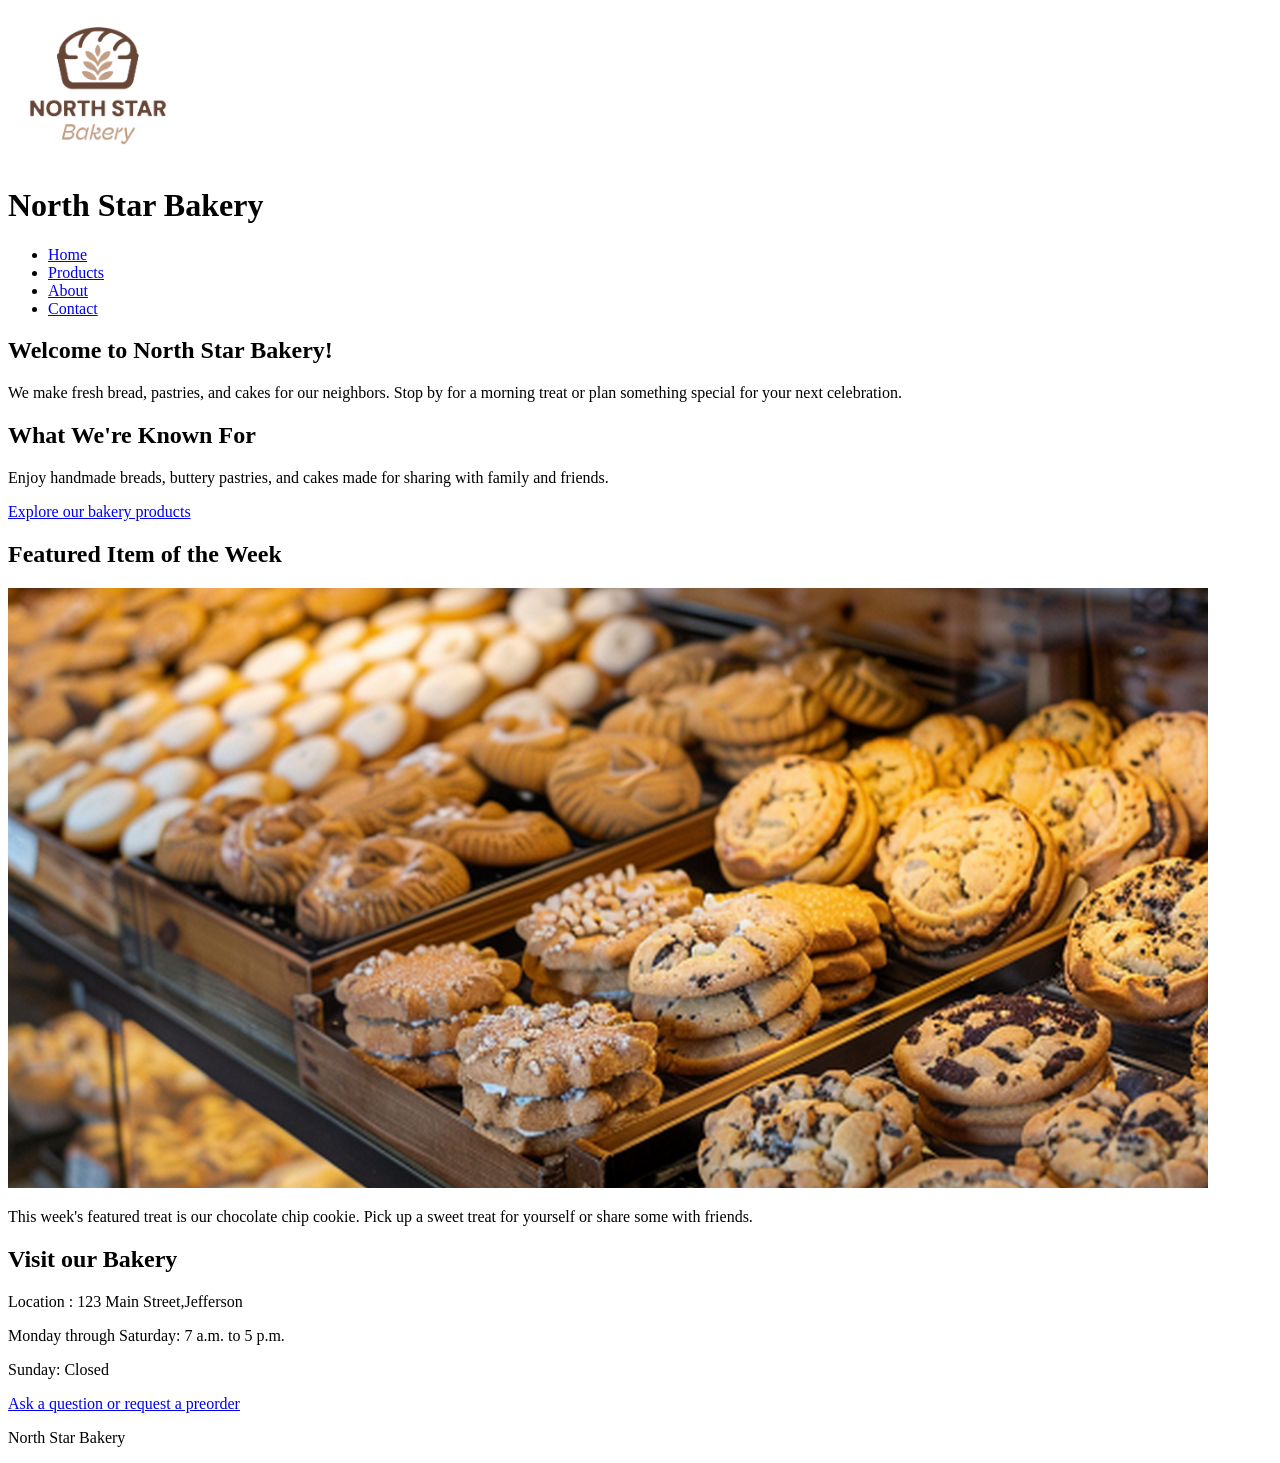
==== index.html @ c7cc2172 "Complete four-page bakery HTML website" ====
<!DOCTYPE html>
<html lang="en">
<head>
    <meta charset="UTF-8">
    <meta name="viewport" content="width=device-width, initial-scale=1.0">
    <title>North Star Bakery | Home</title>
</head>
<body>
    <header>
        <img src="media/bakery-logo_c.png"
        alt="North Star Bakery logo"
        width="180">

        <h1>North Star Bakery</h1>
        <nav aria-labek="Main navigation">
            <ul>
                <li><a href="index.html" aria-current="page">Home</a> </li>
                <li><a href="products.html">Products</a></li>
                <li><a href="about.html">About</a></li>
                 <li><a href="contact.html">Contact</a></li>
            </ul>
        </nav>
    </header>

    <main>
        <section>
        <h2>Welcome to North Star Bakery!</h2>
        <p>
            We make fresh bread, pastries, and cakes for our neighbors.
            Stop by for a morning treat or plan something special
             for your next celebration.
        </p>
        </section>
        <section>
            <h2> What We're Known For</h2>
            <p>
                Enjoy handmade breads, buttery pastries, and cakes
                 made for sharing with family and friends.
            </p>
            <p>
                <a href="products.html">Explore our bakery products</a>
            </p>
        </section>
        <section>
            <h2>Featured Item of the Week</h2>
           <picture>
            <source
                media="(min-width: 768px)"
                srcset="media/bakery-feature-large_c.png">
            <img
                src="media/bakery-feature-small_c.png"
                alt="Assorted cookies and pastries displayed on bakery trays">
        </picture>

        <p>
            This week's featured treat is our chocolate chip cookie.
            Pick up a sweet treat for yourself or share some with friends.
            </p>
        </section>
        <section>
            <h2> Visit our Bakery</h2>
            <p>Location : 123 Main Street,Jefferson</p>
            <p>Monday through Saturday: 7 a.m. to 5 p.m.</p>
            <p>Sunday: Closed</p>
            <p>
                <a href="contact.html">Ask a question or request a preorder</a>
            </p>
        </section>
    </main>

    <footer>
        <p>North Star Bakery</p>
    </footer>
</body>
</html>
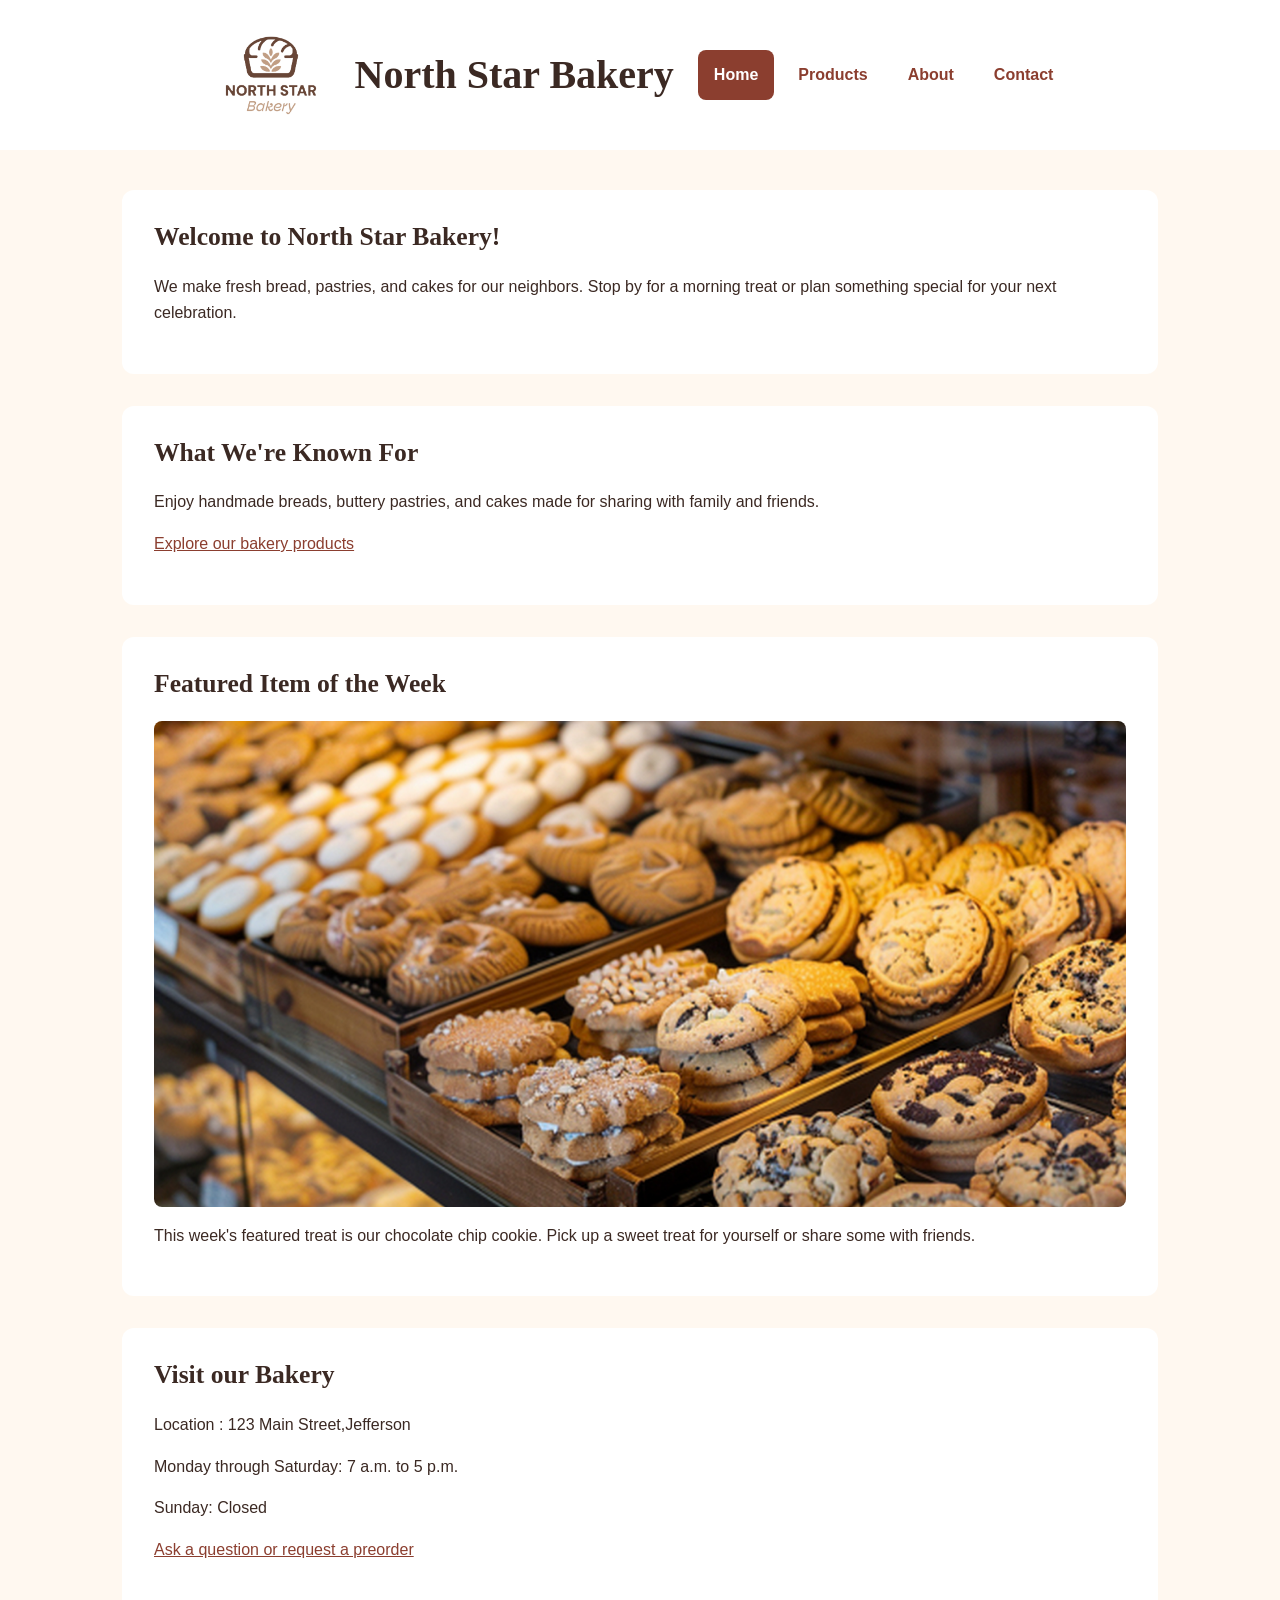
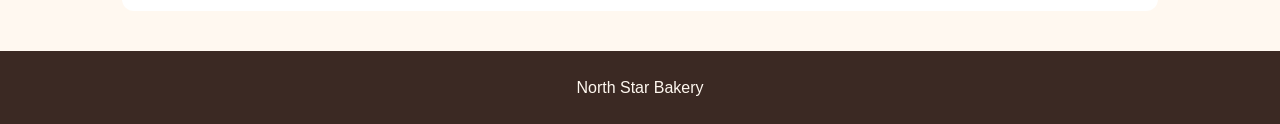
==== commit 9944cf3c: "Add consistent styling and responsive layouts" ====
--- a/index.html
+++ b/index.html
@@ -4,6 +4,7 @@
     <meta charset="UTF-8">
     <meta name="viewport" content="width=device-width, initial-scale=1.0">
     <title>North Star Bakery | Home</title>
+    <link rel="stylesheet" href="styles.css">
 </head>
 <body>
     <header>
--- a/styles.css
+++ b/styles.css
@@ -0,0 +1,270 @@
+/* Include padding and borders in element sizes */
+* {
+    box-sizing: border-box;
+}
+
+/* General page appearance */
+body {
+    margin: 0;
+    background-color: #fff8f0;
+    color: #3b2923;
+    font-family: Arial, sans-serif;
+    font-size: 16px;
+    line-height: 1.6;
+}
+
+/* Headings */
+h1,
+h2,
+h3 {
+    font-family: Georgia, serif;
+    line-height: 1.2;
+}
+
+/* Keep images inside their containers */
+img {
+    display: block;
+    max-width: 100%;
+    height: auto;
+}
+
+/* Links */
+a {
+    color: #8b3e2f;
+}
+
+/* Visible keyboard focus */
+a:focus-visible,
+button:focus-visible,
+input:focus-visible,
+select:focus-visible,
+textarea:focus-visible {
+    outline: 3px solid #8b3e2f;
+    outline-offset: 4px;
+}
+/* Header */
+header {
+    display: flex;
+    flex-direction: column;
+    align-items: center;
+    gap: 1rem;
+    padding: 1.5rem 1rem;
+    background-color: #ffffff;
+    text-align: center;
+}
+
+header img {
+    width: 150px;
+}
+
+header h1 {
+    margin: 0;
+    font-size: 2rem;
+}
+
+/* Navigation */
+nav {
+    width: 100%;
+}
+
+nav ul {
+    display: flex;
+    flex-wrap: wrap;
+    justify-content: center;
+    gap: 0.5rem;
+    list-style: none;
+    margin: 0;
+    padding: 0;
+}
+
+nav a {
+    display: block;
+    padding: 0.75rem 1rem;
+    border-radius: 0.5rem;
+    font-weight: bold;
+    text-decoration: none;
+}
+
+nav a:hover,
+nav a[aria-current="page"] {
+    background-color: #8b3e2f;
+    color: #ffffff;
+}
+/* Main content */
+main {
+    display: flex;
+    flex-direction: column;
+    gap: 1.5rem;
+    width: 100%;
+    max-width: 1100px;
+    margin: 0 auto;
+    padding: 1.5rem 1rem;
+}
+
+main > section {
+    min-width: 0;
+    padding: 1.5rem;
+    background-color: #ffffff;
+    border-radius: 0.75rem;
+}
+
+h2 {
+    margin-top: 0;
+    font-size: 1.6rem;
+}
+
+h3 {
+    font-size: 1.2rem;
+}
+
+p {
+    margin-bottom: 1rem;
+}
+
+/* Product images and captions */
+figure {
+    margin: 1rem 0;
+}
+
+figcaption {
+    margin-top: 0.75rem;
+    font-size: 0.95rem;
+}
+
+picture {
+    display: block;
+}
+
+main img {
+    border-radius: 0.5rem;
+}
+
+/* Footer */
+footer {
+    padding: 1.5rem 1rem;
+    background-color: #3b2923;
+    color: #fff8f0;
+    text-align: center;
+}
+
+footer p {
+    margin: 0;
+}
+/* Form layout */
+form {
+    display: flex;
+    flex-direction: column;
+    gap: 1.5rem;
+}
+
+fieldset {
+    min-width: 0;
+    margin: 0;
+    padding: 1rem;
+    border: 1px solid #3b2923;
+    border-radius: 0.5rem;
+}
+
+legend {
+    padding: 0 0.5rem;
+    font-weight: bold;
+}
+
+label {
+    display: block;
+    margin-bottom: 0.5rem;
+    font-weight: bold;
+}
+
+/* Form fields */
+input,
+select,
+textarea {
+    width: 100%;
+    min-width: 0;
+    padding: 0.75rem;
+    border: 1px solid #3b2923;
+    border-radius: 0.35rem;
+    background-color: #ffffff;
+    color: #3b2923;
+    font: inherit;
+}
+
+textarea {
+    resize: vertical;
+}
+
+/* Submit button */
+button {
+    min-height: 44px;
+    padding: 0.75rem 1.5rem;
+    border: 2px solid #8b3e2f;
+    border-radius: 0.5rem;
+    background-color: #8b3e2f;
+    color: #ffffff;
+    font: inherit;
+    font-weight: bold;
+    cursor: pointer;
+}
+
+button:hover {
+    background-color: #3b2923;
+    border-color: #3b2923;
+}
+
+/* Audio player */
+audio {
+    display: block;
+    width: 100%;
+    max-width: 100%;
+}
+/* Layout for larger screens */
+@media (min-width: 900px) {
+    header {
+        flex-direction: row;
+        flex-wrap: wrap;
+        justify-content: center;
+        gap: 1.5rem;
+        padding: 1.5rem 2rem;
+    }
+
+    header img {
+        width: 120px;
+    }
+
+    header h1 {
+        font-size: 2.5rem;
+    }
+
+    nav {
+        width: auto;
+    }
+
+    main {
+        gap: 2rem;
+        padding: 2.5rem 2rem;
+    }
+
+    main > section {
+        padding: 2rem;
+    }
+
+    .products-layout,
+    .contact-layout {
+        flex-direction: row;
+        flex-wrap: wrap;
+        align-items: flex-start;
+    }
+
+    .products-layout > section {
+        flex: 1 1 280px;
+    }
+
+    .contact-layout > section:first-child {
+        flex: 2 1 480px;
+    }
+
+    .contact-layout > section:last-child {
+        flex: 1 1 240px;
+    }
+}
